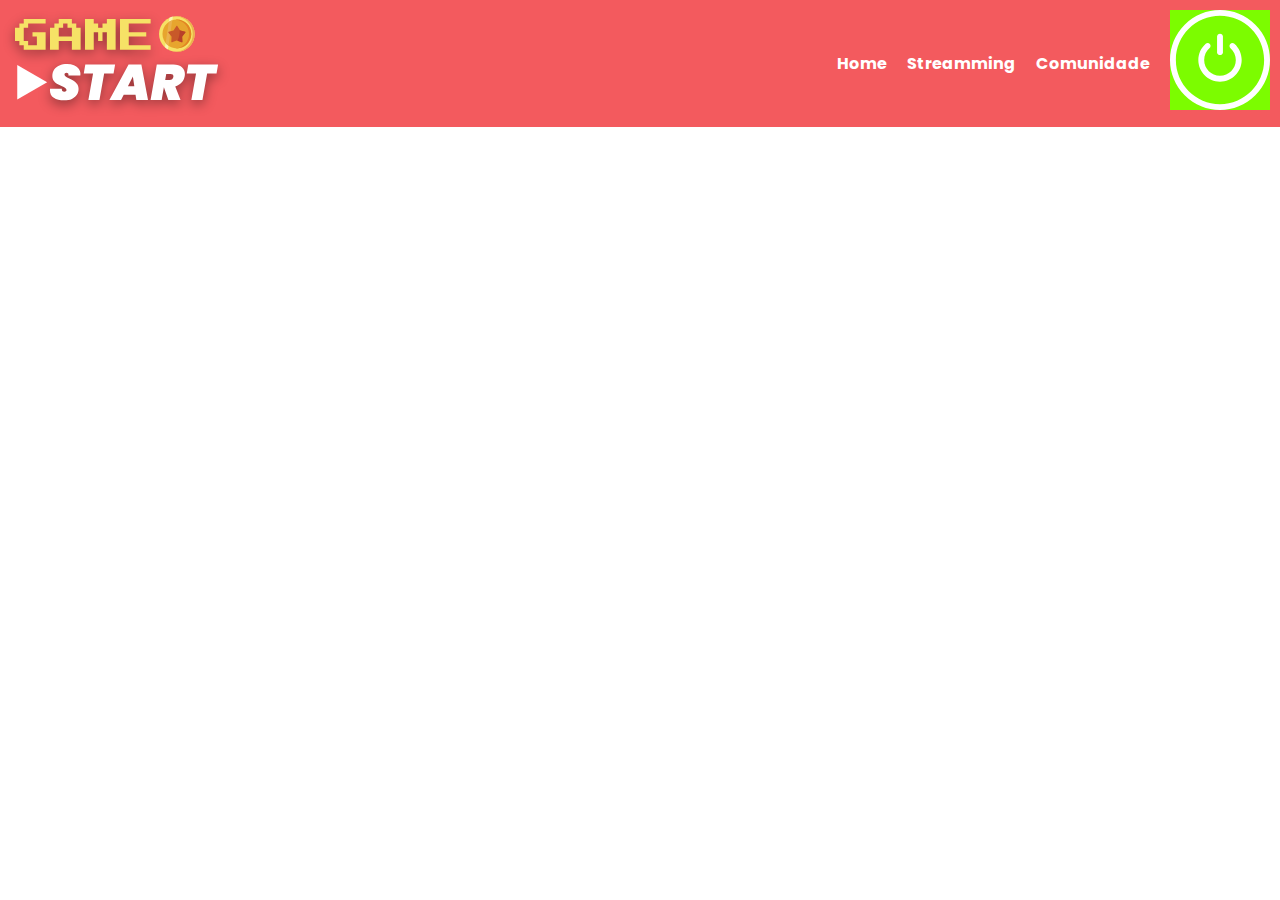
==== profile.html @ da2d6ddb "First Commit" ====
<!DOCTYPE html>
<html lang="pt-br">
<head>
    <meta charset="UTF-8">
    <meta name="viewport" content="width=device-width, initial-scale=1.0">
    <title>Game Start</title>
    <link href="https://fonts.googleapis.com/css2?family=Poppins:wght@400;500;600;700;800&display=swap" rel="stylesheet">
    <link rel="stylesheet" href="./css/global.css">
    <link rel="stylesheet" href="./css/profile.css">
</head>
<body>
    <header>
        <img src="./assets/logo.svg" alt="Logo Game Start">
        <ul>
            <li><a href="#">Home</a></li>
            <li><a href="#">Streamming</a></li>
            <li><a href="#">Comunidade</a></li>
            <li><a href="#"><img src="./assets/power_icon.svg" alt="logoff"/></a></li>
        </ul>
    </header>
</body>
</html>
---- css/global.css ----
*{
    padding: 0;
    margin:0;
    box-sizing: border-box; 
    font-family: 'Poppins', sans-serif;
    font-size: 100%;
    text-decoration: none;
}
body{
    width: 100%;
    height: 100%;
}
ul{
    list-style-type: none;
}
img{
    max-width: 100%;
}
---- css/profile.css ----
header{
    background-color: #F35A5E;
    display: flex;
    justify-content: space-between;
    align-items: center;
}
header ul{
    display: flex;
    justify-content: center;
    align-items: center;
}
header ul li{
    margin:10px;
}
header ul li a{
    color:#fff;
    font-weight:700;
}
header ul li a>img{
    background-color: lawngreen;
}
header ul li a img{
    width: 100px;
    height: 100px;
}
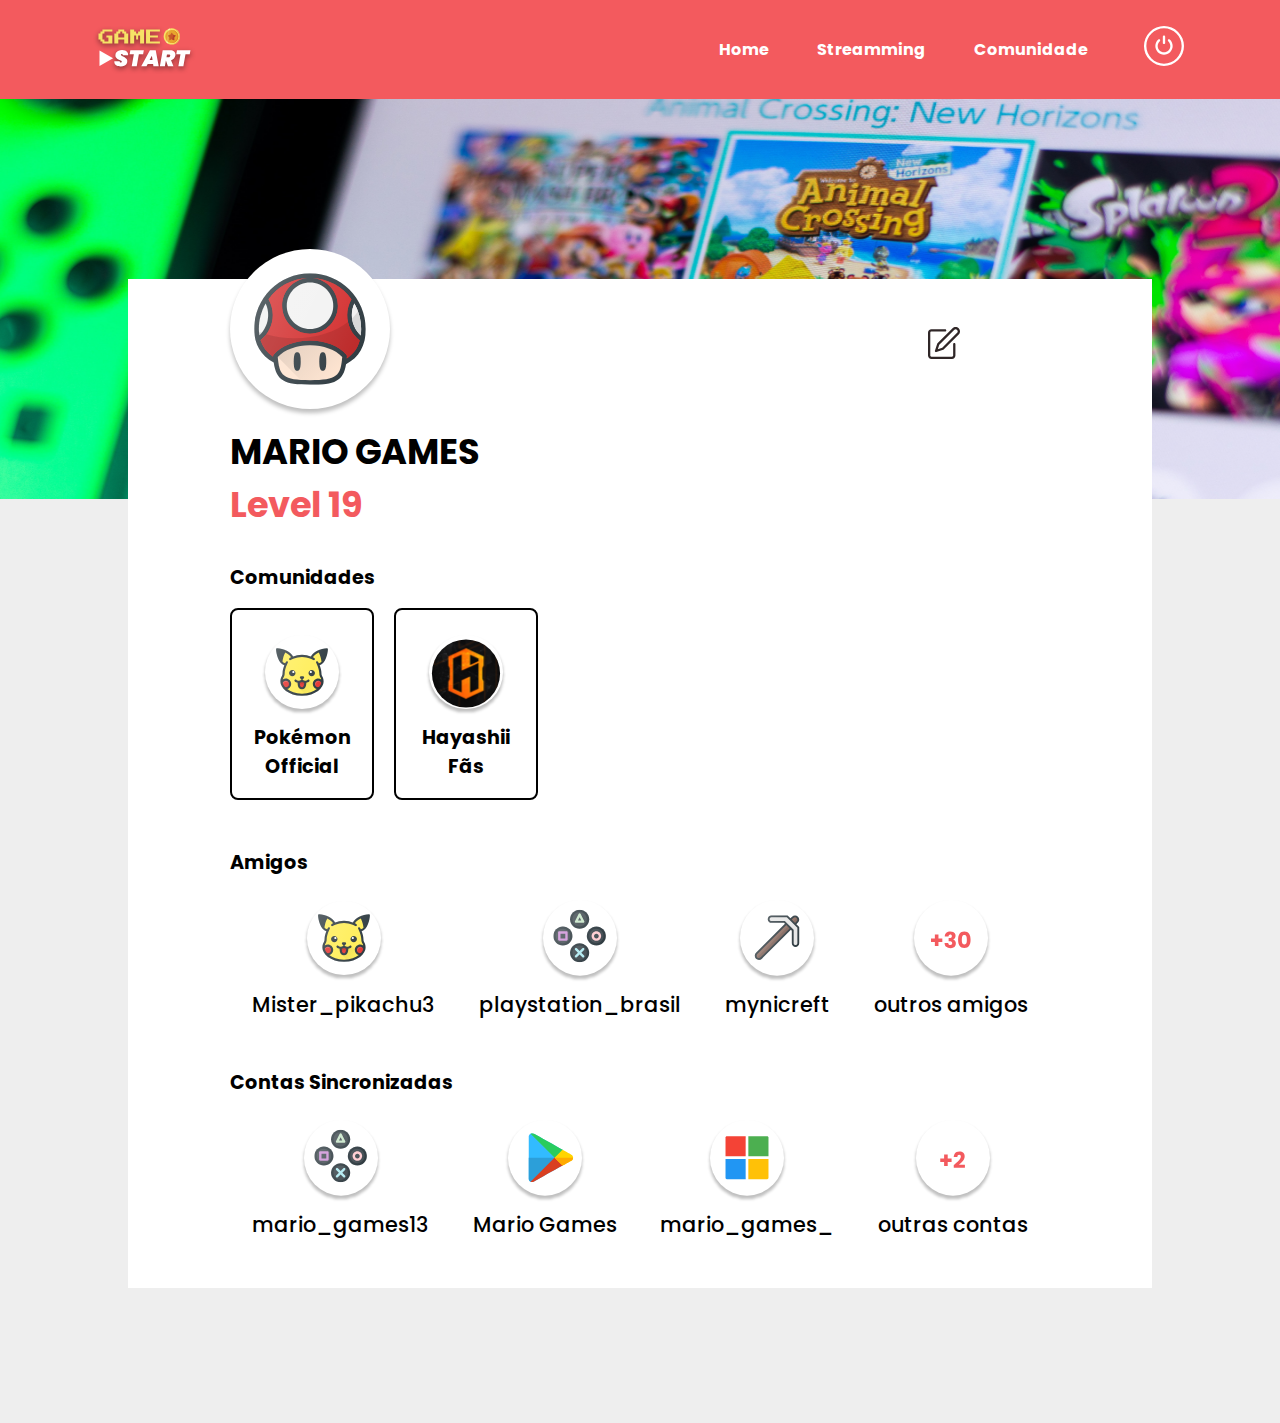
==== commit 14458b2a: "Add profile view" ====
--- a/profile.html
+++ b/profile.html
@@ -15,8 +15,86 @@
             <li><a href="#">Home</a></li>
             <li><a href="#">Streamming</a></li>
             <li><a href="#">Comunidade</a></li>
-            <li><a href="#"><img src="./assets/power_icon.svg" alt="logoff"/></a></li>
+            <li>
+                <a href="#"><img src="./assets/power_icon.svg" alt="logoff"/></a>
+            </li>
         </ul>
     </header>
+    <section>
+        <div class="container">
+            <div class="content">
+                <div class="head">
+                    <div class="profile-circle">
+                        <img src="./assets/profile_img.svg" alt="Perfil">
+                    </div>
+                    <div class="edit-button">
+                        <a><img src="./assets/edit_icon.svg" alt="editar"></a>
+                    </div>
+                    <div class="profile-text">
+                        <h2>MARIO GAMES</h2>
+                        <h2 style="color: #F35A5E;">Level 19</h2>
+                    </div>
+                </div>
+                <div class="communities">
+                    <h5>Comunidades</h5>
+
+                    <div class="card-group">
+                        <a href="#" class="card">
+                            <img src="./assets/pokemon_comunity_img.svg" alt="imagem da comunidade">
+                            <h4>Pokémon Official</h4>
+                        </a>
+                        <a href="#" class="card">
+                            <img src="./assets/hayashii_comunity_img.svg" alt="imagem da comunidade">
+                            <h4>Hayashii  Fãs</h4>
+                        </a>
+                    </div>
+                </div>
+                <div class="friends">
+                    <h5>Amigos</h5>
+
+                    <div class="pin-group">
+                        <a href="#" class="pin">
+                            <img src="./assets/pokemon_comunity_img.svg" alt="imagem de perfil">
+                            <p>Mister_pikachu3</p>
+                        </a>
+                        <a href="#" class="pin">
+                            <img src="./assets/playstation_comunity_img.svg" alt="imagem de perfil">
+                            <p>playstation_brasil</p>
+                        </a>
+                        <a href="#" class="pin">
+                            <img src="./assets/minecraft_comunity_img.svg" alt="imagem de perfil">
+                            <p>mynicreft</p>
+                        </a>
+                        <a href="#" class="pin">
+                            <img src="./assets/friends_counter.svg" alt="imagem de perfil">
+                            <p>outros amigos</p>
+                        </a>
+                    </div>
+                </div>
+                <div class="accounts">
+                    <h5>Contas Sincronizadas</h5>
+
+                    <div class="pin-group">
+                        <a href="#" class="pin">
+                            <img src="./assets/playstation_comunity_img.svg" alt="imagem de perfil">
+                            <p>mario_games13</p>
+                        </a>
+                        <a href="#" class="pin">
+                            <img src="./assets/playstore_icon.svg" alt="imagem de perfil">
+                            <p>Mario Games</p>
+                        </a>
+                        <a href="#" class="pin">
+                            <img src="./assets/microsoft_icon.svg" alt="imagem de perfil">
+                            <p>mario_games_</p>
+                        </a>
+                        <a href="#" class="pin">
+                            <img src="./assets/accounts_counter.svg" alt="imagem de perfil">
+                            <p>outras contas</p>
+                        </a>
+                    </div>
+                </div>
+            </div>
+        </div>
+    </section>
 </body>
 </html>--- a/css/profile.css
+++ b/css/profile.css
@@ -1,26 +1,163 @@
+body{
+    background-color: #eee;
+}
 header{
     background-color: #F35A5E;
     display: flex;
     justify-content: space-between;
     align-items: center;
+    padding:0rem 4rem;
+}
+header img{
+    width:10rem;
+    height: 4rem;
+    padding:0.5rem;
 }
 header ul{
+    display: flex;
+    align-items: center;
+    justify-content: center;
+    height: 100%;
+}
+header ul li{
+    display: flex;
+    align-items: center;
+    height: 11vh;
+    padding:0 1.5rem;
+}
+header ul li a{
+    font-weight: 700;
+    color:#fff;
+}
+header ul li a img{
+    width: 3.5rem;
+}
+header ul li:hover{
+    background-color: #f13c42;
+}
+section{
+    background:url('../assets/profile_bg.png') no-repeat;
+    background-size:100vw 25rem;
+    height: 100%;
+    display: flex;
+    justify-content: center;
+}
+section .container{
+    width: 80%;
+    margin-top: 20vh;
+    margin-bottom: 15vh;
+
+    background-color: #fff;    
+}
+section .container .content{
+    margin:0px 8vw;
+}
+section .container .content .head{
+    display: grid;
+    grid-template-areas:"profile-image . edit" "profile-text . .";
+}
+section .container .content .head .profile-circle{
+    grid-area: profile-image;
+    width: 10rem;
+    height: 10rem;
+    box-shadow: 0px 4px 4px rgba(0, 0, 0, 0.25);
+    border-radius: 50%;
+    margin-top: -30px;
+    background-color:#fff;
+
     display: flex;
     justify-content: center;
     align-items: center;
 }
-header ul li{
-    margin:10px;
+section .container .content .head .profile-circle img{
+    width: 7rem;
+    height: 7rem;
 }
-header ul li a{
-    color:#fff;
-    font-weight:700;
+section .container .content .head .edit-button{
+    grid-area: edit;
+    margin-top: 2rem;
 }
-header ul li a>img{
-    background-color: lawngreen;
+section .container .content .head .edit-button a{
+    display: flex;
+    justify-content: center;
 }
-header ul li a img{
-    width: 100px;
-    height: 100px;
+section .container .content .head .edit-button a img{
+    width: 2rem;
+    height: 4rem;
 }
+section .container .content .head .profile-text{
+    grid-area: profile-text;
+    margin: 1rem 0;
+}
+section .container .content .head .profile-text h2{
+    font-size: 2.2rem;
+}
+section .communities {
+    display: flex;
+    flex-direction: column;
 
+    margin-top:1rem;
+}
+section .communities h5,
+section .friends h5,
+section .accounts h5{
+    font-size: 1.2rem;
+}
+section .communities .card-group{
+    margin-top: 1rem;
+    display: flex;
+}
+section .communities .card-group .card{
+    display: flex;
+    flex-direction: column;
+    justify-content: center;
+    align-items: center;
+
+    border: 2px solid #000;
+    border-radius: 8px;
+
+    width: 9rem;
+    height: 12rem;
+
+    margin-right:20px;
+    color:#000;
+}
+section .communities .card-group .card img,
+section .friends .pin-group .pin img,
+section .accounts .pin-group .pin img{
+    width: 5rem;
+    height: 6rem;
+}
+section .communities .card-group .card h4{
+    font-size: 1.2rem;
+    text-align: center;
+    width: min-content; 
+}
+section .friends, section .accounts{
+    display: flex;
+    flex-direction: column;
+
+    margin-top:3rem;
+}
+section .friends .pin-group,
+section .accounts .pin-group{
+    margin-top: 1rem;
+    display: flex;
+    justify-content: space-around;
+}
+section .friends .pin-group .pin,
+section .accounts .pin-group .pin{
+    display: flex;
+    flex-direction: column;
+    justify-content: center;
+    align-items: center;
+}
+section .friends .pin-group .pin p,
+section .accounts .pin-group .pin p{
+    font-weight: 500;
+    font-size: 1.3rem;
+    color:#000;
+}
+section .accounts{
+    margin-bottom: 3rem;
+}